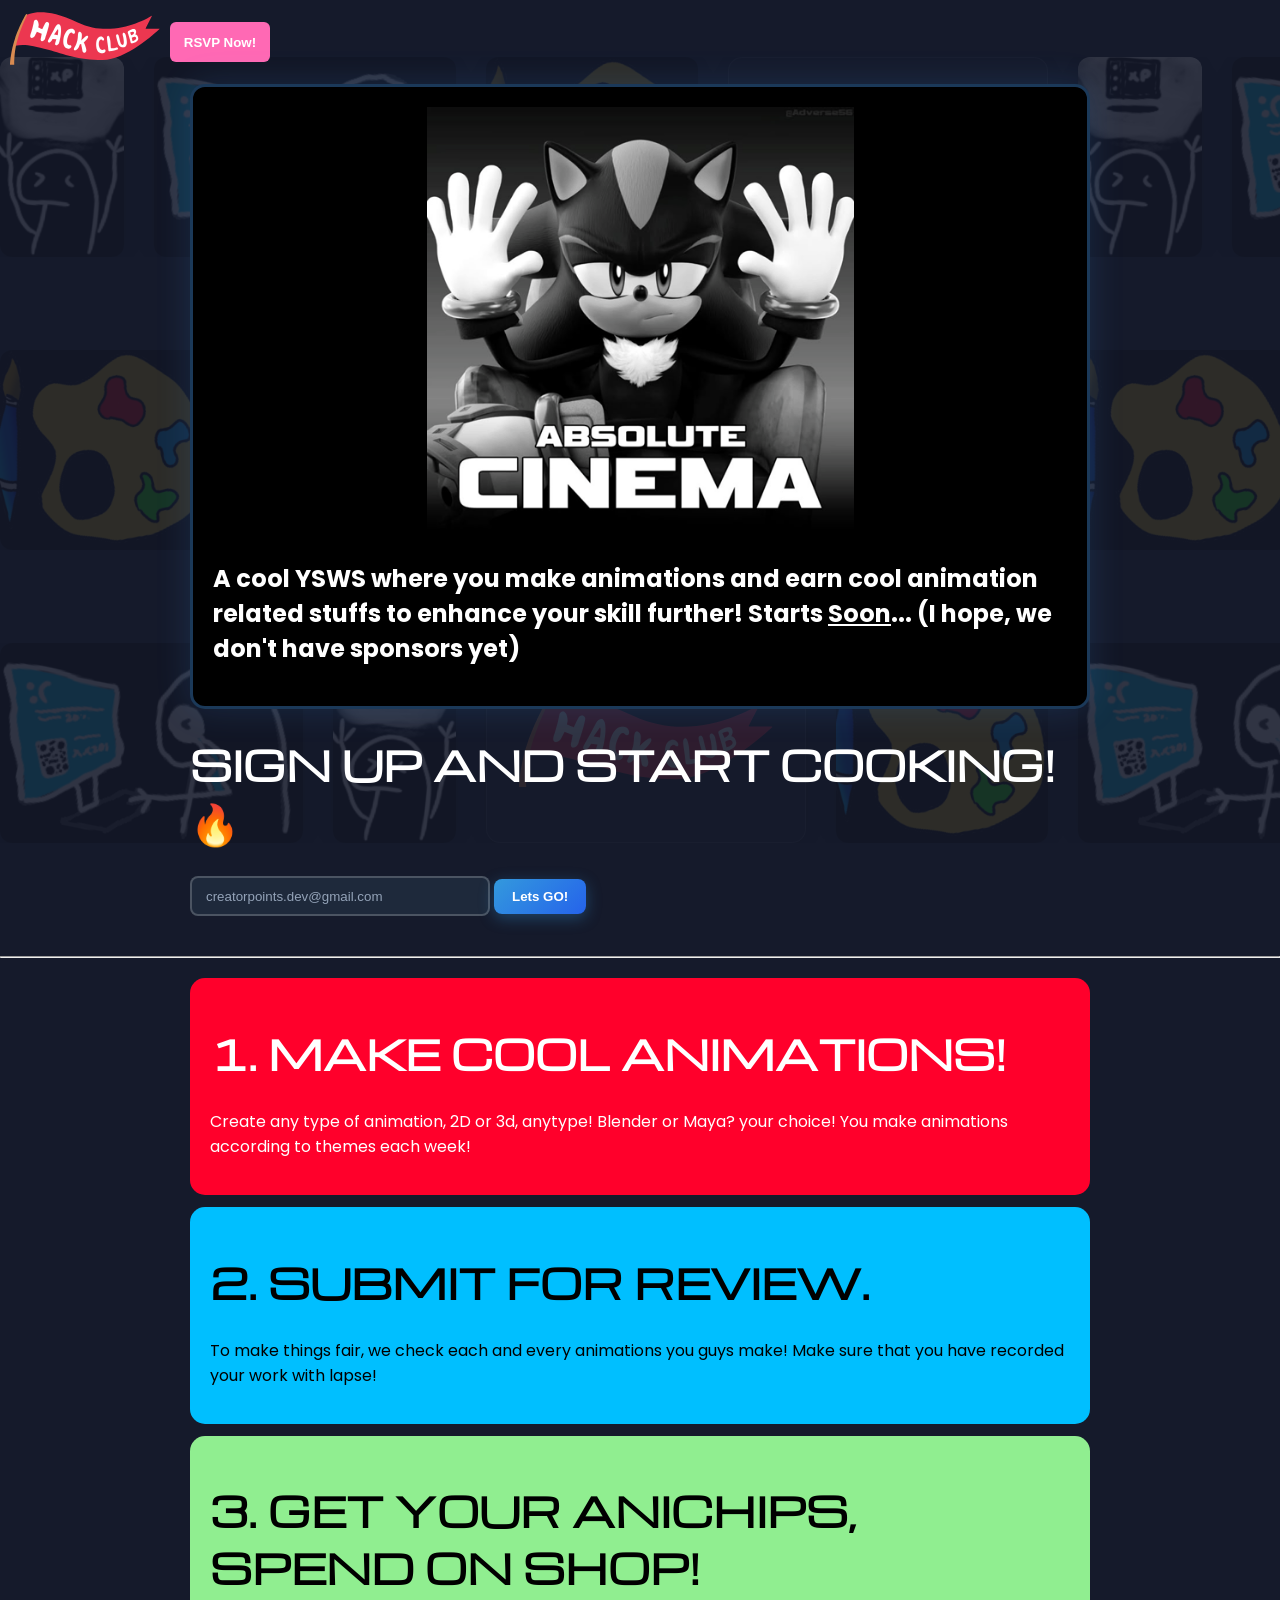
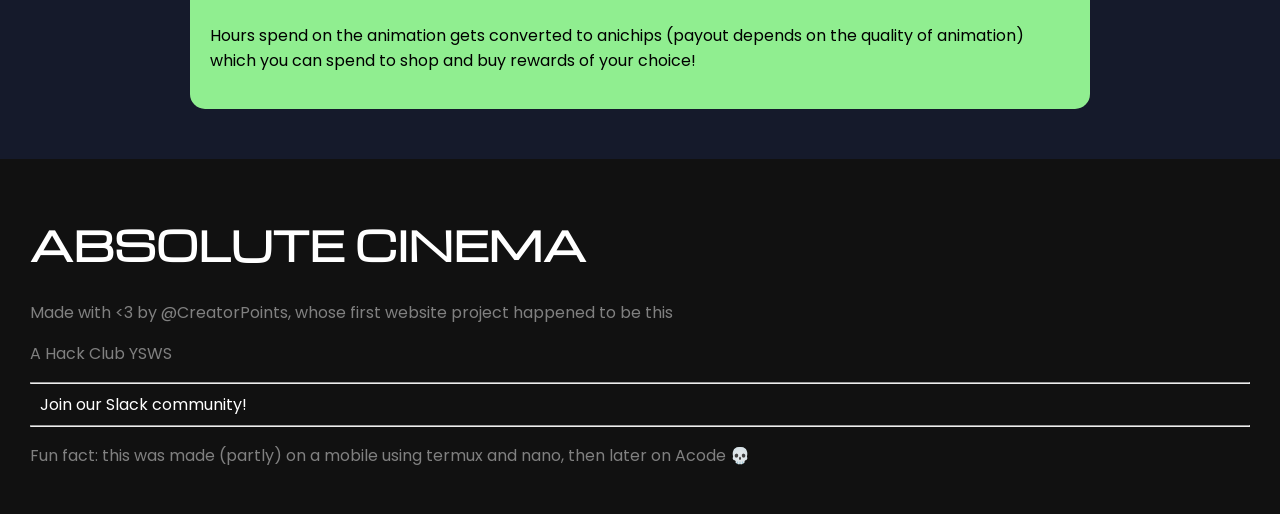
==== index.html @ 66c98bdc "Include winshut, art, and hackclub alongside xppen in index.html background marquee" ====
<!DOCTYPE html>
<html>
  <head>
    <meta charset="UTF-8">
    <title>Absolute Cinema - A Hack Club YSWS</title>
    <meta name="viewport" content="width=device-width, initial-scale=1">
    <link rel="preconnect" href="https://fonts.googleapis.com">
    <link rel="preconnect" href="https://fonts.gstatic.com" crossorigin>
    <link href="https://fonts.googleapis.com/css2?family=Poppins:wght@400;500;700&display=swap" rel="stylesheet">
    <link href="https://fonts.googleapis.com/css2?family=Michroma&display=swap" rel="stylesheet">
    <link rel="stylesheet" href="style.css">
  </head>
  <body>
    <div class="bg-marquee-wrapper" aria-hidden="true">
      <div class="bg-marquee-row marquee-left">
        <div class="bg-marquee-content">
          <img src="assets/xppen.jpg" alt="">
          <img src="assets/winshut.jpg" alt="">
          <img src="assets/art.jpg" alt="">
          <img src="assets/hackclub.svg" alt="">
          <img src="assets/xppen.jpg" alt="">
          <img src="assets/winshut.jpg" alt="">
          <img src="assets/art.jpg" alt="">
          <img src="assets/hackclub.svg" alt="">
          <img src="assets/xppen.jpg" alt="">
          <img src="assets/winshut.jpg" alt="">
          <img src="assets/art.jpg" alt="">
          <img src="assets/hackclub.svg" alt="">
          <img src="assets/xppen.jpg" alt="">
          <img src="assets/winshut.jpg" alt="">
          <img src="assets/art.jpg" alt="">
          <img src="assets/hackclub.svg" alt="">
        </div>
        <div class="bg-marquee-content" aria-hidden="true">
          <img src="assets/xppen.jpg" alt="">
          <img src="assets/winshut.jpg" alt="">
          <img src="assets/art.jpg" alt="">
          <img src="assets/hackclub.svg" alt="">
          <img src="assets/xppen.jpg" alt="">
          <img src="assets/winshut.jpg" alt="">
          <img src="assets/art.jpg" alt="">
          <img src="assets/hackclub.svg" alt="">
          <img src="assets/xppen.jpg" alt="">
          <img src="assets/winshut.jpg" alt="">
          <img src="assets/art.jpg" alt="">
          <img src="assets/hackclub.svg" alt="">
          <img src="assets/xppen.jpg" alt="">
          <img src="assets/winshut.jpg" alt="">
          <img src="assets/art.jpg" alt="">
          <img src="assets/hackclub.svg" alt="">
        </div>
      </div>
      <div class="bg-marquee-row marquee-right">
        <div class="bg-marquee-content">
          <img src="assets/art.jpg" alt="">
          <img src="assets/hackclub.svg" alt="">
          <img src="assets/winshut.jpg" alt="">
          <img src="assets/xppen.jpg" alt="">
          <img src="assets/art.jpg" alt="">
          <img src="assets/hackclub.svg" alt="">
          <img src="assets/winshut.jpg" alt="">
          <img src="assets/xppen.jpg" alt="">
          <img src="assets/art.jpg" alt="">
          <img src="assets/hackclub.svg" alt="">
          <img src="assets/winshut.jpg" alt="">
          <img src="assets/xppen.jpg" alt="">
          <img src="assets/art.jpg" alt="">
          <img src="assets/hackclub.svg" alt="">
          <img src="assets/winshut.jpg" alt="">
          <img src="assets/xppen.jpg" alt="">
        </div>
        <div class="bg-marquee-content" aria-hidden="true">
          <img src="assets/art.jpg" alt="">
          <img src="assets/hackclub.svg" alt="">
          <img src="assets/winshut.jpg" alt="">
          <img src="assets/xppen.jpg" alt="">
          <img src="assets/art.jpg" alt="">
          <img src="assets/hackclub.svg" alt="">
          <img src="assets/winshut.jpg" alt="">
          <img src="assets/xppen.jpg" alt="">
          <img src="assets/art.jpg" alt="">
          <img src="assets/hackclub.svg" alt="">
          <img src="assets/winshut.jpg" alt="">
          <img src="assets/xppen.jpg" alt="">
          <img src="assets/art.jpg" alt="">
          <img src="assets/hackclub.svg" alt="">
          <img src="assets/winshut.jpg" alt="">
          <img src="assets/xppen.jpg" alt="">
        </div>
      </div>
      <div class="bg-marquee-row marquee-left">
        <div class="bg-marquee-content">
          <img src="assets/winshut.jpg" alt="">
          <img src="assets/xppen.jpg" alt="">
          <img src="assets/hackclub.svg" alt="">
          <img src="assets/art.jpg" alt="">
          <img src="assets/winshut.jpg" alt="">
          <img src="assets/xppen.jpg" alt="">
          <img src="assets/hackclub.svg" alt="">
          <img src="assets/art.jpg" alt="">
          <img src="assets/winshut.jpg" alt="">
          <img src="assets/xppen.jpg" alt="">
          <img src="assets/hackclub.svg" alt="">
          <img src="assets/art.jpg" alt="">
          <img src="assets/winshut.jpg" alt="">
          <img src="assets/xppen.jpg" alt="">
          <img src="assets/hackclub.svg" alt="">
          <img src="assets/art.jpg" alt="">
        </div>
        <div class="bg-marquee-content" aria-hidden="true">
          <img src="assets/winshut.jpg" alt="">
          <img src="assets/xppen.jpg" alt="">
          <img src="assets/hackclub.svg" alt="">
          <img src="assets/art.jpg" alt="">
          <img src="assets/winshut.jpg" alt="">
          <img src="assets/xppen.jpg" alt="">
          <img src="assets/hackclub.svg" alt="">
          <img src="assets/art.jpg" alt="">
          <img src="assets/winshut.jpg" alt="">
          <img src="assets/xppen.jpg" alt="">
          <img src="assets/hackclub.svg" alt="">
          <img src="assets/art.jpg" alt="">
          <img src="assets/winshut.jpg" alt="">
          <img src="assets/xppen.jpg" alt="">
          <img src="assets/hackclub.svg" alt="">
          <img src="assets/art.jpg" alt="">
        </div>
      </div>
    </div>
    <nav>
      <a href="https://hackclub.com/"><img src="assets/hackclub.svg" alt="Hack Club" width="150" height="57"></a>
      <a href="https://rsvp.soon.it/absolute-cinema"><button class="rsvp"><b>RSVP Now!</b></button></a>
    </nav>
    <div class="title">
      <center><img src="assets/absolutecinema.png" width=50% height="50%"></center>
      <h2>A cool YSWS where you make animations and earn cool animation related stuffs to enhance your skill further! Starts <u>Soon</u>... (I hope, we don't have sponsors yet)</h2>
    </div>
    <div class="registration">
      <h1>Sign up and start cooking! :fire:</h1>
      <input class="emailbox" type="email" id="email" name="email" placeholder="creatorpoints.dev@gmail.com" required>
      <a href="https://absolute-cinema-manager.hackclub.app/login">
        <button class="signin">Lets GO!</button>
      </a>
    </div>
    <hr>
    <div class="guide">
      <div class="step1">      
        <h1>1. Make cool animations!</h1>
        <p>Create any type of animation, 2D or 3d, anytype! Blender or Maya? your choice! You make animations according to themes each week!</p>
      </div>
      <div class="step2">
        <h1>2. Submit for review.</h1>
        <p>To make things fair, we check each and every animations you guys make! Make sure that you have recorded your work with lapse!</p>
      </div>
      <div class="step3">
        <h1>3. Get your AniChips, Spend on shop!</h1>
        <p>Hours spend on the animation gets converted to anichips (payout depends on the quality of animation) which you can spend to shop and buy rewards of your choice!</p>
      </div>
    </div>
    <footer>
      <h1><b>Absolute Cinema</b></h1>
      <p>Made with &lt;3 by @CreatorPoints, whose first website project happened to be this</p>
      <p>A Hack Club YSWS</p>
      <hr>
      <div class="community">
        <a href="https://app.slack.com/client/E09V59WQY1E/C0C4S835R4L">Join our Slack community!</a>
      </div>
      <hr>
      <p>Fun fact: this was made (partly) on a mobile using termux and nano, then later on Acode 💀</p>
    </footer>
    <script src="emoji.js"></script>
    <script src="authfetch.js"></script>
  </body>
</html>
---- style.css ----
* {
  box-sizing: border-box;
}

body {
  background: #151a2b;
  color: white;
  font-family: 'Poppins', sans-serif;
  margin: 0;
  position: relative;
  overflow-x: hidden;
}

nav,
.title,
.registration,
hr,
.guide,
footer {
  position: relative;
  z-index: 1;
}

img {
  max-width: 100%;
}

h1 {
  font-size: 40px;
  font-family: 'Michroma', sans-serif;
  text-transform: uppercase;
}

h2 {
  font-weight: bold;
}

a {
  color: #4DA3FF;
}

nav {
  display: flex;
  align-items: center;
  gap: 10px;
  padding: 10px;
}

.rsvp {
  background: hotpink;
  color: white;
  border: none;
  border-radius: 6px;
  width: 100px;
  height: 40px;
  cursor: pointer;
  font-weight: 600;
  transition: all 0.25s cubic-bezier(0.16, 1, 0.3, 1);
}

.rsvp:hover {
  transform: translateY(-3px) scale(1.05);
  box-shadow: 0 8px 24px rgba(255, 105, 180, 0.55);
}

.rsvp:active {
  transform: scale(0.96);
}

.title,
.registration,
.guide {
  width: 90%;
  max-width: 900px;
  margin: auto;
}

.title {
  border: 3px solid rgba(77, 163, 255, 0.35);
  border-radius: 15px;
  padding: 20px;
  margin-bottom: 20px;
  background: black;
  box-shadow: 0 0 35px rgba(77, 163, 255, 0.15);
  animation: heroCinemaGlow 6s ease-in-out infinite;
  transition: all 0.3s ease;
}

.title:hover {
  box-shadow: 0 0 50px rgba(77, 163, 255, 0.3);
  border-color: rgba(77, 163, 255, 0.6);
}

.guide {
  display: flex;
  flex-direction: column;
  gap: 12px;
  margin-top: 20px;
}

.guide div {
  padding: 20px;
  flex: 1;
}

.step1 {
  background: rgb(255, 0, 43);
  color: white;
  border-radius: 15px;
  transition: all 0.3s cubic-bezier(0.16, 1, 0.3, 1);
}

.step1:hover {
  transform: translateY(-5px) scale(1.02);
  box-shadow: 0 14px 30px rgba(255, 0, 43, 0.35);
}

.step2 {
  background: rgb(0, 191, 255);
  color: black;
  border-radius: 15px;
  transition: all 0.3s cubic-bezier(0.16, 1, 0.3, 1);
}

.step2:hover {
  transform: translateY(-5px) scale(1.02);
  box-shadow: 0 14px 30px rgba(0, 191, 255, 0.35);
}

.step3 {
  background: lightgreen;
  color: black;
  border-radius: 15px;
  transition: all 0.3s cubic-bezier(0.16, 1, 0.3, 1);
}

.step3:hover {
  transform: translateY(-5px) scale(1.02);
  box-shadow: 0 14px 30px rgba(144, 238, 144, 0.35);
}

.signin {
  background: linear-gradient(135deg, #3399dd 0%, #2563eb 50%, #38bdf8 100%);
  background-size: 200% 200%;
  animation: buttonGradientFlow 6s ease infinite;
  color: white;
  border: none;
  border-radius: 8px;
  padding: 10px 18px;
  font-weight: 600;
  cursor: pointer;
  box-shadow: 0 4px 15px rgba(51, 153, 221, 0.35);
  transition: all 0.25s cubic-bezier(0.16, 1, 0.3, 1);
}

.signin:hover {
  transform: translateY(-2px) scale(1.04);
  box-shadow: 0 8px 24px rgba(37, 99, 235, 0.5);
}

.signin:active {
  transform: scale(0.96);
}

.emailbox {
  background: #1e293b;
  color: white;
  border: 2px solid rgba(255, 255, 255, 0.2);
  border-radius: 8px;
  width: 300px;
  height: 40px;
  padding: 0 14px;
  outline: none;
  transition: all 0.25s cubic-bezier(0.16, 1, 0.3, 1);
}

.emailbox:focus {
  border-color: #4DA3FF;
  box-shadow: 0 0 20px rgba(77, 163, 255, 0.45);
  transform: translateY(-1px);
}

.emailbox::placeholder {
  color: #94a3b8;
}

.registration {
  margin-top: 20px;
  margin-bottom: 40px;
}

footer {
  background: #111;
  color: white;
  padding: 30px;
  margin-top: 50px;
}

footer p {
  color: gray;
}

footer a {
  color: white;
  text-decoration: none;
  margin: 10px;
  transition: all 0.2s cubic-bezier(0.16, 1, 0.3, 1);
}

footer a:hover {
  color: #4DA3FF;
  display: inline-block;
  transform: translateY(-2px);
}

/* ==========================================================================
   Slack & Custom Emojis
   ========================================================================== */
.slack-emoji {
  display: inline-block;
  height: 1.25em;
  width: 1.25em;
  vertical-align: -0.22em;
  object-fit: contain;
  margin: 0 0.05em;
}

/* ==========================================================================
   Landing Keyframes Suite
   ========================================================================== */
@keyframes heroCinemaGlow {
  0%, 100% {
    border-color: rgba(77, 163, 255, 0.35);
    box-shadow: 0 0 35px rgba(77, 163, 255, 0.15);
  }
  50% {
    border-color: rgba(168, 85, 247, 0.5);
    box-shadow: 0 0 50px rgba(168, 85, 247, 0.25);
  }
}

@keyframes buttonGradientFlow {
  0% { background-position: 0% 50%; }
  50% { background-position: 100% 50%; }
  100% { background-position: 0% 50%; }
}

/* ==========================================================================
   Background Marquee (assets/xppen.jpg)
   ========================================================================== */
.bg-marquee-wrapper {
  position: fixed;
  top: 0;
  left: 0;
  width: 100%;
  height: 100%;
  z-index: 0;
  pointer-events: none;
  overflow: hidden;
  opacity: 0.12;
  display: flex;
  flex-direction: column;
  justify-content: space-around;
  padding: 10px 0;
}

.bg-marquee-row {
  display: flex;
  width: 100%;
  overflow: hidden;
  user-select: none;
}

.bg-marquee-content {
  display: flex;
  flex-shrink: 0;
  align-items: center;
  gap: 30px;
  padding-right: 30px;
  will-change: transform;
}

.bg-marquee-content img {
  height: 200px;
  width: auto;
  max-width: 320px;
  object-fit: cover;
  border-radius: 12px;
  box-shadow: 0 4px 20px rgba(0, 0, 0, 0.45);
}

.bg-marquee-content img[src$=".svg"] {
  object-fit: contain;
  padding: 24px 32px;
  background: rgba(255, 255, 255, 0.05);
  border: 1px solid rgba(255, 255, 255, 0.12);
  border-radius: 14px;
}

.marquee-left .bg-marquee-content {
  animation: bgMarqueeLeft 35s linear infinite;
}

.marquee-right .bg-marquee-content {
  animation: bgMarqueeRight 38s linear infinite;
}

@keyframes bgMarqueeLeft {
  0% {
    transform: translateX(0);
  }
  100% {
    transform: translateX(-100%);
  }
}

@keyframes bgMarqueeRight {
  0% {
    transform: translateX(-100%);
  }
  100% {
    transform: translateX(0);
  }
}

@media (max-width: 768px) {
  .bg-marquee-content img {
    height: 140px;
  }
  .bg-marquee-wrapper {
    opacity: 0.09;
  }
}
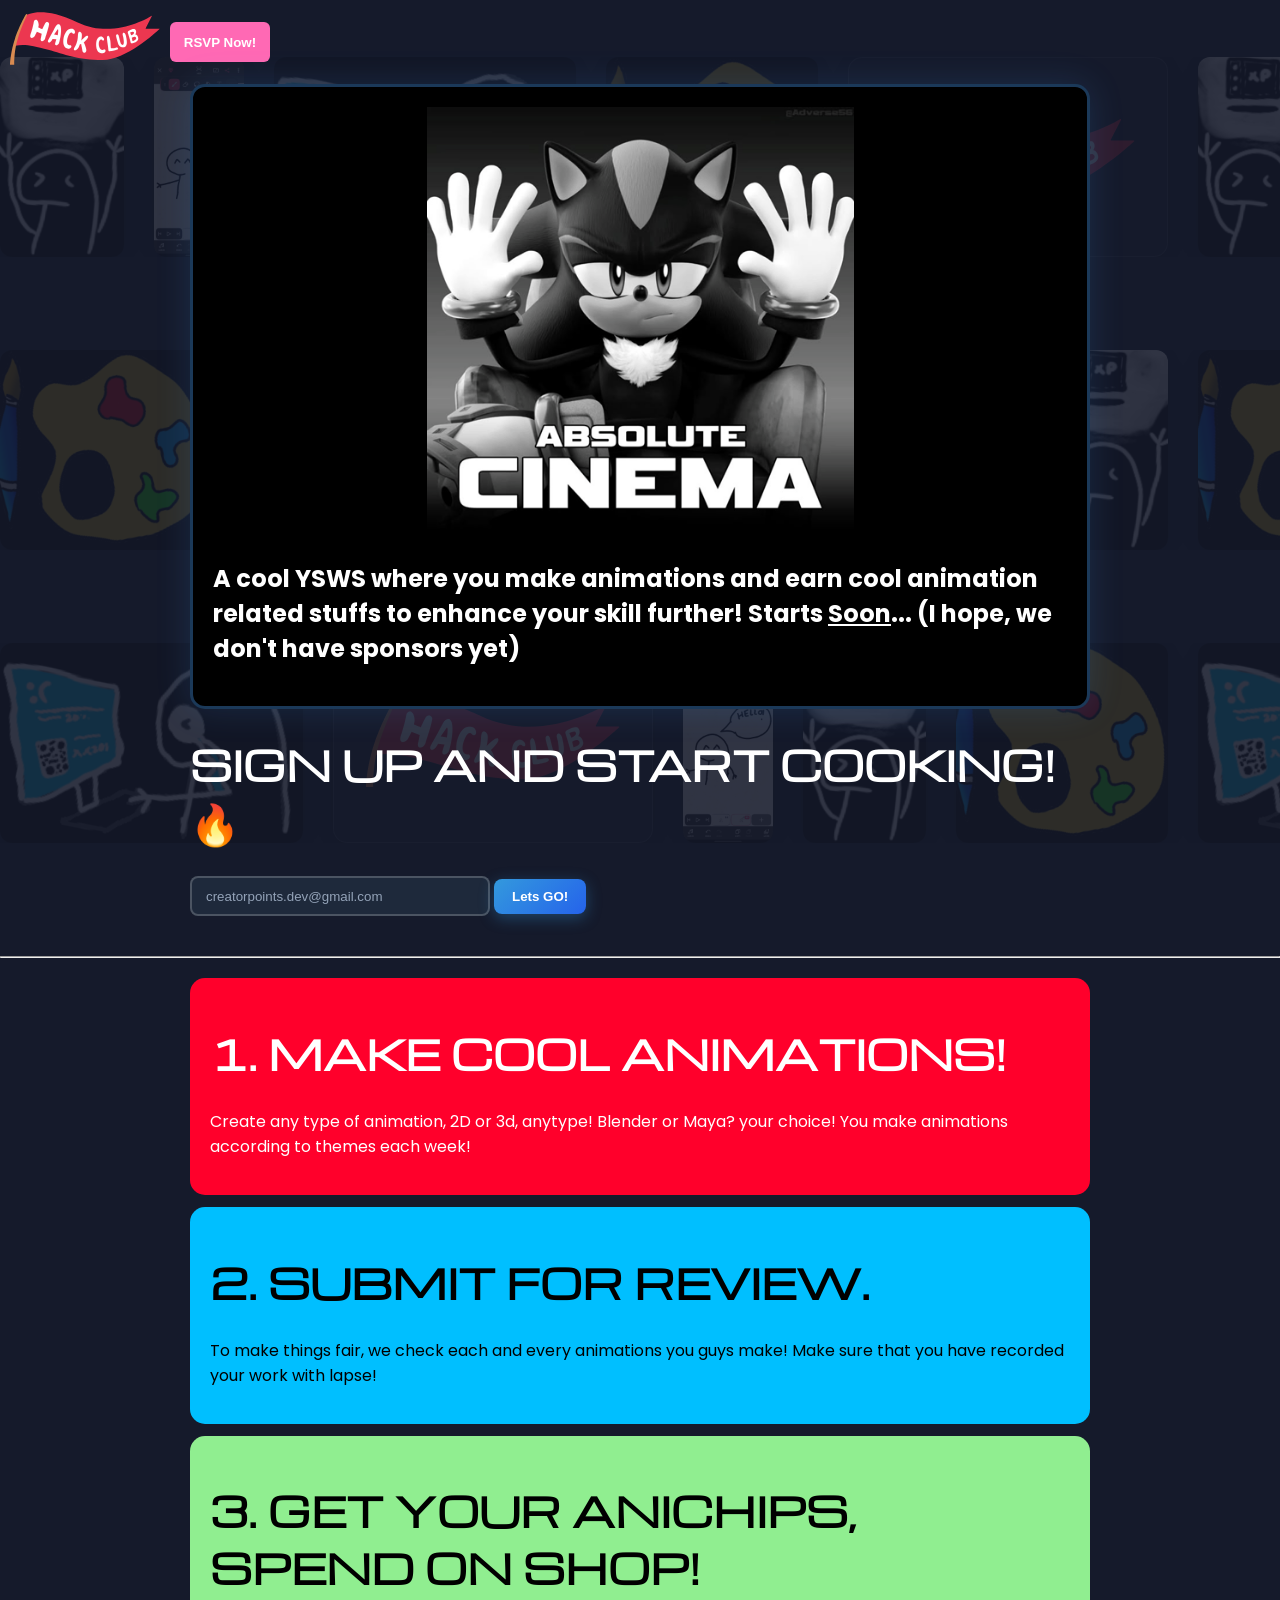
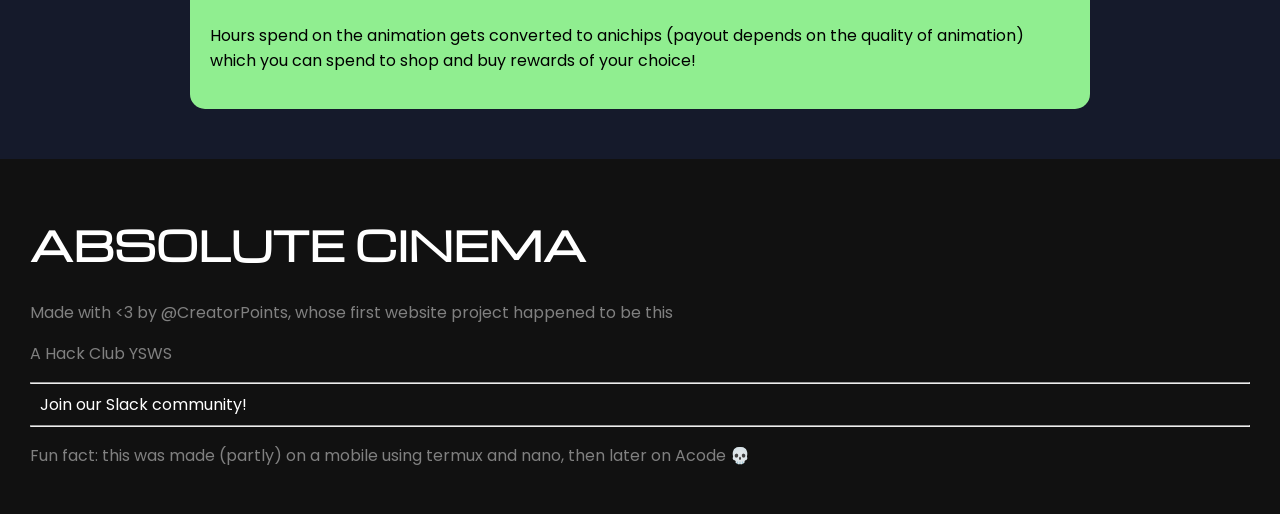
==== commit 5ada38e0: "Add flipaclip to index.html background marquee" ====
--- a/index.html
+++ b/index.html
@@ -15,36 +15,34 @@
       <div class="bg-marquee-row marquee-left">
         <div class="bg-marquee-content">
           <img src="assets/xppen.jpg" alt="">
+          <img src="assets/flipaclip.jpg" alt="">
           <img src="assets/winshut.jpg" alt="">
           <img src="assets/art.jpg" alt="">
           <img src="assets/hackclub.svg" alt="">
           <img src="assets/xppen.jpg" alt="">
+          <img src="assets/flipaclip.jpg" alt="">
           <img src="assets/winshut.jpg" alt="">
           <img src="assets/art.jpg" alt="">
           <img src="assets/hackclub.svg" alt="">
           <img src="assets/xppen.jpg" alt="">
-          <img src="assets/winshut.jpg" alt="">
-          <img src="assets/art.jpg" alt="">
-          <img src="assets/hackclub.svg" alt="">
-          <img src="assets/xppen.jpg" alt="">
+          <img src="assets/flipaclip.jpg" alt="">
           <img src="assets/winshut.jpg" alt="">
           <img src="assets/art.jpg" alt="">
           <img src="assets/hackclub.svg" alt="">
         </div>
         <div class="bg-marquee-content" aria-hidden="true">
           <img src="assets/xppen.jpg" alt="">
+          <img src="assets/flipaclip.jpg" alt="">
           <img src="assets/winshut.jpg" alt="">
           <img src="assets/art.jpg" alt="">
           <img src="assets/hackclub.svg" alt="">
           <img src="assets/xppen.jpg" alt="">
+          <img src="assets/flipaclip.jpg" alt="">
           <img src="assets/winshut.jpg" alt="">
           <img src="assets/art.jpg" alt="">
           <img src="assets/hackclub.svg" alt="">
           <img src="assets/xppen.jpg" alt="">
-          <img src="assets/winshut.jpg" alt="">
-          <img src="assets/art.jpg" alt="">
-          <img src="assets/hackclub.svg" alt="">
-          <img src="assets/xppen.jpg" alt="">
+          <img src="assets/flipaclip.jpg" alt="">
           <img src="assets/winshut.jpg" alt="">
           <img src="assets/art.jpg" alt="">
           <img src="assets/hackclub.svg" alt="">
@@ -53,36 +51,34 @@
       <div class="bg-marquee-row marquee-right">
         <div class="bg-marquee-content">
           <img src="assets/art.jpg" alt="">
+          <img src="assets/flipaclip.jpg" alt="">
           <img src="assets/hackclub.svg" alt="">
           <img src="assets/winshut.jpg" alt="">
           <img src="assets/xppen.jpg" alt="">
           <img src="assets/art.jpg" alt="">
+          <img src="assets/flipaclip.jpg" alt="">
           <img src="assets/hackclub.svg" alt="">
           <img src="assets/winshut.jpg" alt="">
           <img src="assets/xppen.jpg" alt="">
           <img src="assets/art.jpg" alt="">
-          <img src="assets/hackclub.svg" alt="">
-          <img src="assets/winshut.jpg" alt="">
-          <img src="assets/xppen.jpg" alt="">
-          <img src="assets/art.jpg" alt="">
+          <img src="assets/flipaclip.jpg" alt="">
           <img src="assets/hackclub.svg" alt="">
           <img src="assets/winshut.jpg" alt="">
           <img src="assets/xppen.jpg" alt="">
         </div>
         <div class="bg-marquee-content" aria-hidden="true">
           <img src="assets/art.jpg" alt="">
+          <img src="assets/flipaclip.jpg" alt="">
           <img src="assets/hackclub.svg" alt="">
           <img src="assets/winshut.jpg" alt="">
           <img src="assets/xppen.jpg" alt="">
           <img src="assets/art.jpg" alt="">
+          <img src="assets/flipaclip.jpg" alt="">
           <img src="assets/hackclub.svg" alt="">
           <img src="assets/winshut.jpg" alt="">
           <img src="assets/xppen.jpg" alt="">
           <img src="assets/art.jpg" alt="">
-          <img src="assets/hackclub.svg" alt="">
-          <img src="assets/winshut.jpg" alt="">
-          <img src="assets/xppen.jpg" alt="">
-          <img src="assets/art.jpg" alt="">
+          <img src="assets/flipaclip.jpg" alt="">
           <img src="assets/hackclub.svg" alt="">
           <img src="assets/winshut.jpg" alt="">
           <img src="assets/xppen.jpg" alt="">
@@ -91,38 +87,36 @@
       <div class="bg-marquee-row marquee-left">
         <div class="bg-marquee-content">
           <img src="assets/winshut.jpg" alt="">
+          <img src="assets/hackclub.svg" alt="">
+          <img src="assets/flipaclip.jpg" alt="">
           <img src="assets/xppen.jpg" alt="">
-          <img src="assets/hackclub.svg" alt="">
           <img src="assets/art.jpg" alt="">
           <img src="assets/winshut.jpg" alt="">
+          <img src="assets/hackclub.svg" alt="">
+          <img src="assets/flipaclip.jpg" alt="">
           <img src="assets/xppen.jpg" alt="">
-          <img src="assets/hackclub.svg" alt="">
           <img src="assets/art.jpg" alt="">
           <img src="assets/winshut.jpg" alt="">
+          <img src="assets/hackclub.svg" alt="">
+          <img src="assets/flipaclip.jpg" alt="">
           <img src="assets/xppen.jpg" alt="">
-          <img src="assets/hackclub.svg" alt="">
-          <img src="assets/art.jpg" alt="">
-          <img src="assets/winshut.jpg" alt="">
-          <img src="assets/xppen.jpg" alt="">
-          <img src="assets/hackclub.svg" alt="">
           <img src="assets/art.jpg" alt="">
         </div>
         <div class="bg-marquee-content" aria-hidden="true">
           <img src="assets/winshut.jpg" alt="">
+          <img src="assets/hackclub.svg" alt="">
+          <img src="assets/flipaclip.jpg" alt="">
           <img src="assets/xppen.jpg" alt="">
-          <img src="assets/hackclub.svg" alt="">
           <img src="assets/art.jpg" alt="">
           <img src="assets/winshut.jpg" alt="">
+          <img src="assets/hackclub.svg" alt="">
+          <img src="assets/flipaclip.jpg" alt="">
           <img src="assets/xppen.jpg" alt="">
-          <img src="assets/hackclub.svg" alt="">
           <img src="assets/art.jpg" alt="">
           <img src="assets/winshut.jpg" alt="">
+          <img src="assets/hackclub.svg" alt="">
+          <img src="assets/flipaclip.jpg" alt="">
           <img src="assets/xppen.jpg" alt="">
-          <img src="assets/hackclub.svg" alt="">
-          <img src="assets/art.jpg" alt="">
-          <img src="assets/winshut.jpg" alt="">
-          <img src="assets/xppen.jpg" alt="">
-          <img src="assets/hackclub.svg" alt="">
           <img src="assets/art.jpg" alt="">
         </div>
       </div>
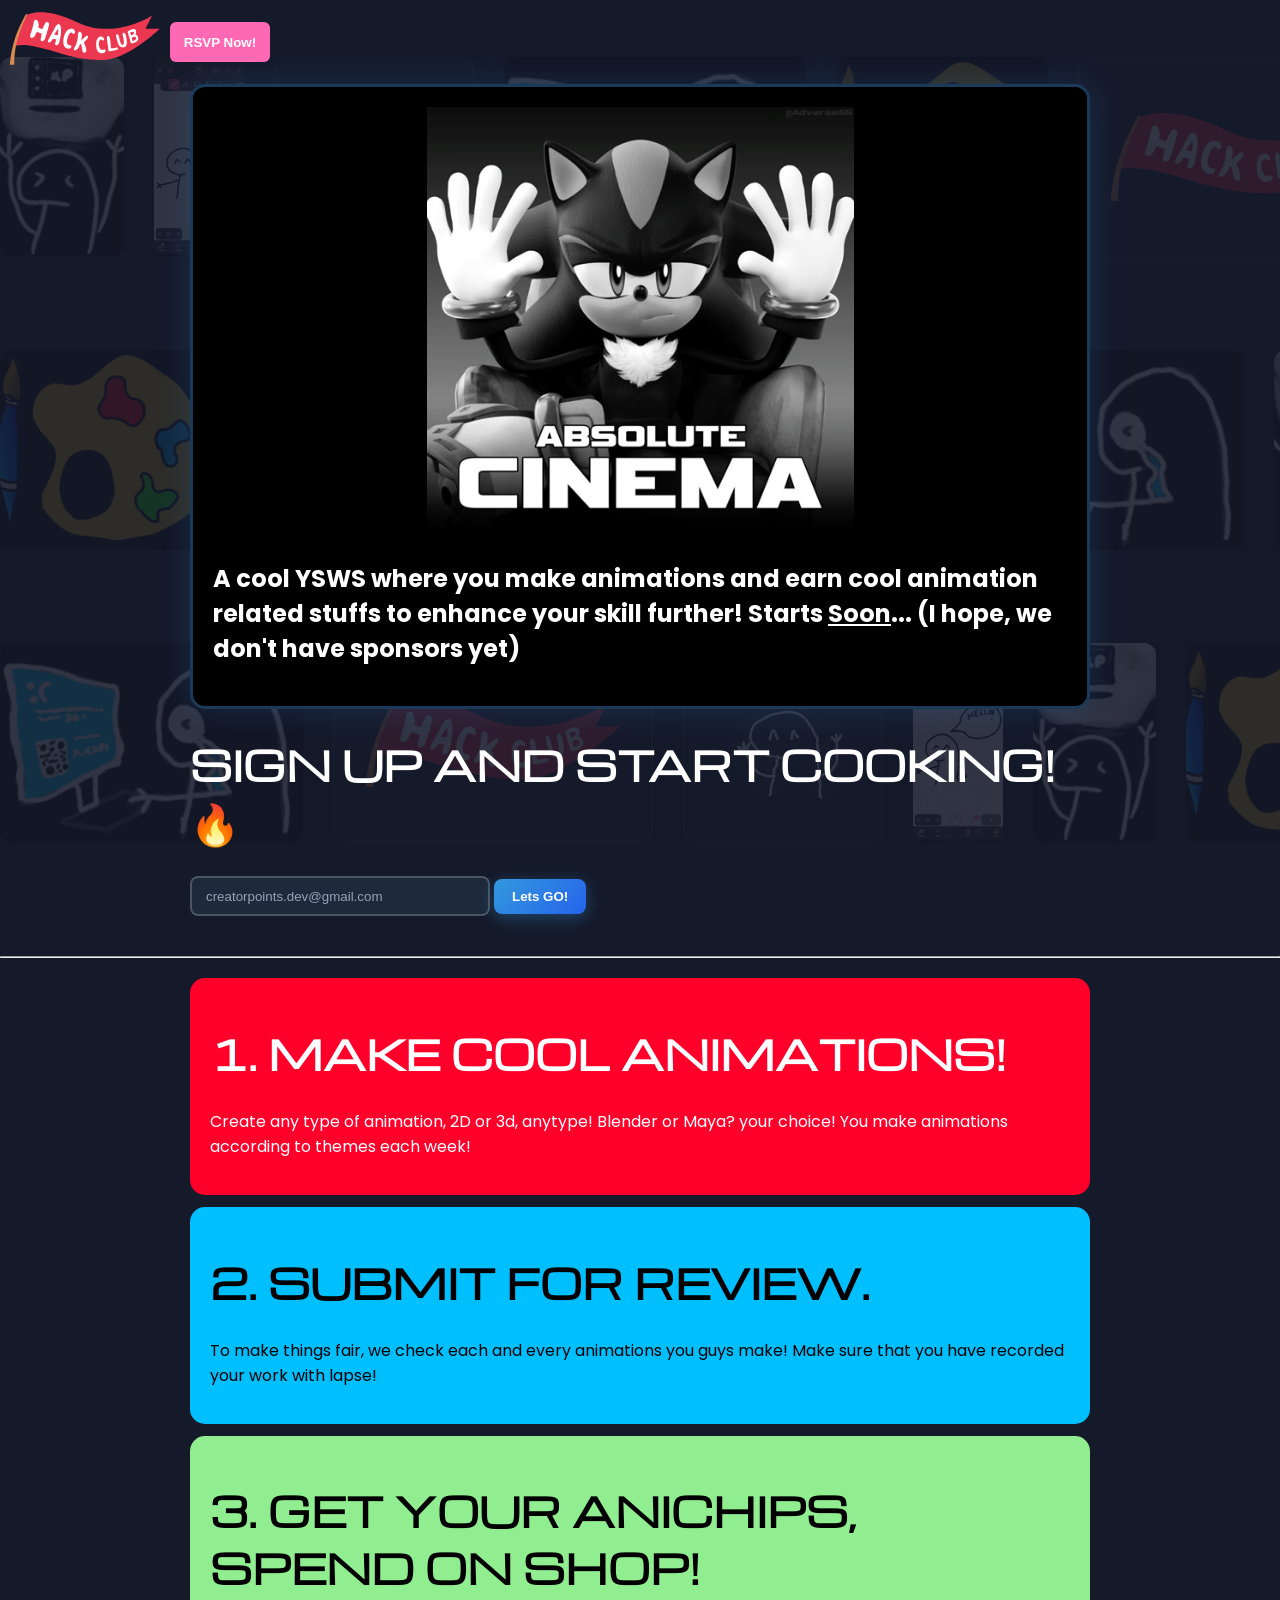
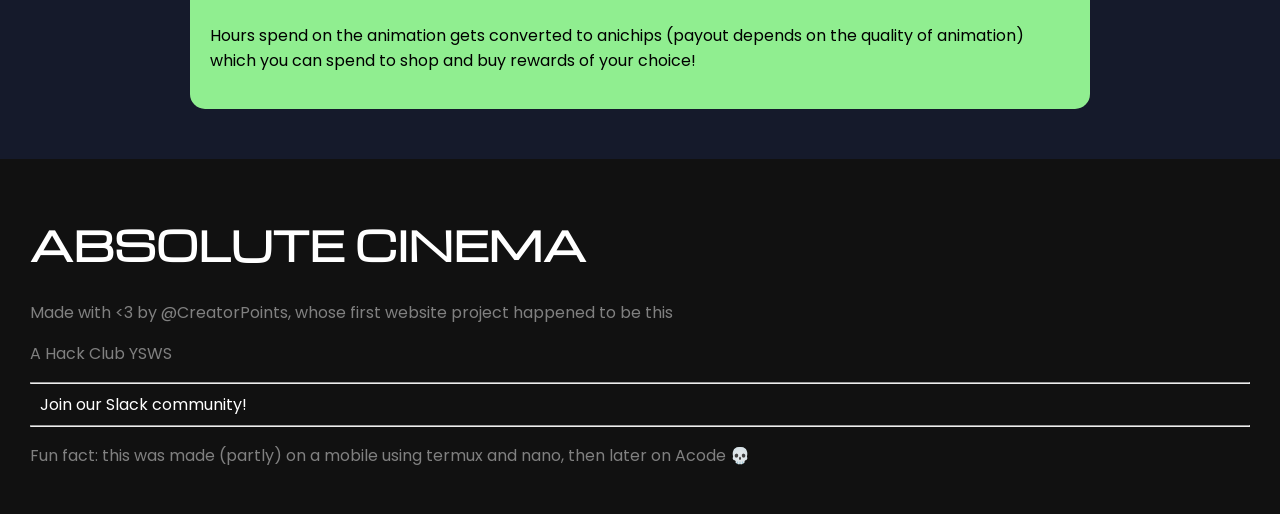
==== commit 810ed28a: "Convert flork characters to white and add Morejoy to index.html background marquee" ====
--- a/index.html
+++ b/index.html
@@ -16,16 +16,19 @@
         <div class="bg-marquee-content">
           <img src="assets/xppen.jpg" alt="">
           <img src="assets/flipaclip.jpg" alt="">
+          <img src="assets/flork/Morejoy.png" alt="">
           <img src="assets/winshut.jpg" alt="">
           <img src="assets/art.jpg" alt="">
           <img src="assets/hackclub.svg" alt="">
           <img src="assets/xppen.jpg" alt="">
           <img src="assets/flipaclip.jpg" alt="">
+          <img src="assets/flork/Morejoy.png" alt="">
           <img src="assets/winshut.jpg" alt="">
           <img src="assets/art.jpg" alt="">
           <img src="assets/hackclub.svg" alt="">
           <img src="assets/xppen.jpg" alt="">
           <img src="assets/flipaclip.jpg" alt="">
+          <img src="assets/flork/Morejoy.png" alt="">
           <img src="assets/winshut.jpg" alt="">
           <img src="assets/art.jpg" alt="">
           <img src="assets/hackclub.svg" alt="">
@@ -33,16 +36,19 @@
         <div class="bg-marquee-content" aria-hidden="true">
           <img src="assets/xppen.jpg" alt="">
           <img src="assets/flipaclip.jpg" alt="">
+          <img src="assets/flork/Morejoy.png" alt="">
           <img src="assets/winshut.jpg" alt="">
           <img src="assets/art.jpg" alt="">
           <img src="assets/hackclub.svg" alt="">
           <img src="assets/xppen.jpg" alt="">
           <img src="assets/flipaclip.jpg" alt="">
+          <img src="assets/flork/Morejoy.png" alt="">
           <img src="assets/winshut.jpg" alt="">
           <img src="assets/art.jpg" alt="">
           <img src="assets/hackclub.svg" alt="">
           <img src="assets/xppen.jpg" alt="">
           <img src="assets/flipaclip.jpg" alt="">
+          <img src="assets/flork/Morejoy.png" alt="">
           <img src="assets/winshut.jpg" alt="">
           <img src="assets/art.jpg" alt="">
           <img src="assets/hackclub.svg" alt="">
@@ -51,16 +57,19 @@
       <div class="bg-marquee-row marquee-right">
         <div class="bg-marquee-content">
           <img src="assets/art.jpg" alt="">
+          <img src="assets/flork/Morejoy.png" alt="">
           <img src="assets/flipaclip.jpg" alt="">
           <img src="assets/hackclub.svg" alt="">
           <img src="assets/winshut.jpg" alt="">
           <img src="assets/xppen.jpg" alt="">
           <img src="assets/art.jpg" alt="">
+          <img src="assets/flork/Morejoy.png" alt="">
           <img src="assets/flipaclip.jpg" alt="">
           <img src="assets/hackclub.svg" alt="">
           <img src="assets/winshut.jpg" alt="">
           <img src="assets/xppen.jpg" alt="">
           <img src="assets/art.jpg" alt="">
+          <img src="assets/flork/Morejoy.png" alt="">
           <img src="assets/flipaclip.jpg" alt="">
           <img src="assets/hackclub.svg" alt="">
           <img src="assets/winshut.jpg" alt="">
@@ -68,16 +77,19 @@
         </div>
         <div class="bg-marquee-content" aria-hidden="true">
           <img src="assets/art.jpg" alt="">
+          <img src="assets/flork/Morejoy.png" alt="">
           <img src="assets/flipaclip.jpg" alt="">
           <img src="assets/hackclub.svg" alt="">
           <img src="assets/winshut.jpg" alt="">
           <img src="assets/xppen.jpg" alt="">
           <img src="assets/art.jpg" alt="">
+          <img src="assets/flork/Morejoy.png" alt="">
           <img src="assets/flipaclip.jpg" alt="">
           <img src="assets/hackclub.svg" alt="">
           <img src="assets/winshut.jpg" alt="">
           <img src="assets/xppen.jpg" alt="">
           <img src="assets/art.jpg" alt="">
+          <img src="assets/flork/Morejoy.png" alt="">
           <img src="assets/flipaclip.jpg" alt="">
           <img src="assets/hackclub.svg" alt="">
           <img src="assets/winshut.jpg" alt="">
@@ -88,16 +100,19 @@
         <div class="bg-marquee-content">
           <img src="assets/winshut.jpg" alt="">
           <img src="assets/hackclub.svg" alt="">
+          <img src="assets/flork/Morejoy.png" alt="">
           <img src="assets/flipaclip.jpg" alt="">
           <img src="assets/xppen.jpg" alt="">
           <img src="assets/art.jpg" alt="">
           <img src="assets/winshut.jpg" alt="">
           <img src="assets/hackclub.svg" alt="">
+          <img src="assets/flork/Morejoy.png" alt="">
           <img src="assets/flipaclip.jpg" alt="">
           <img src="assets/xppen.jpg" alt="">
           <img src="assets/art.jpg" alt="">
           <img src="assets/winshut.jpg" alt="">
           <img src="assets/hackclub.svg" alt="">
+          <img src="assets/flork/Morejoy.png" alt="">
           <img src="assets/flipaclip.jpg" alt="">
           <img src="assets/xppen.jpg" alt="">
           <img src="assets/art.jpg" alt="">
@@ -105,16 +120,19 @@
         <div class="bg-marquee-content" aria-hidden="true">
           <img src="assets/winshut.jpg" alt="">
           <img src="assets/hackclub.svg" alt="">
+          <img src="assets/flork/Morejoy.png" alt="">
           <img src="assets/flipaclip.jpg" alt="">
           <img src="assets/xppen.jpg" alt="">
           <img src="assets/art.jpg" alt="">
           <img src="assets/winshut.jpg" alt="">
           <img src="assets/hackclub.svg" alt="">
+          <img src="assets/flork/Morejoy.png" alt="">
           <img src="assets/flipaclip.jpg" alt="">
           <img src="assets/xppen.jpg" alt="">
           <img src="assets/art.jpg" alt="">
           <img src="assets/winshut.jpg" alt="">
           <img src="assets/hackclub.svg" alt="">
+          <img src="assets/flork/Morejoy.png" alt="">
           <img src="assets/flipaclip.jpg" alt="">
           <img src="assets/xppen.jpg" alt="">
           <img src="assets/art.jpg" alt="">
--- a/style.css
+++ b/style.css
@@ -297,6 +297,15 @@
   border-radius: 14px;
 }
 
+.bg-marquee-content img[src*="flork"] {
+  object-fit: contain;
+  padding: 14px;
+  background: rgba(255, 255, 255, 0.04);
+  border: 1px solid rgba(255, 255, 255, 0.12);
+  border-radius: 14px;
+  filter: drop-shadow(0 0 12px rgba(255, 255, 255, 0.35));
+}
+
 .marquee-left .bg-marquee-content {
   animation: bgMarqueeLeft 35s linear infinite;
 }
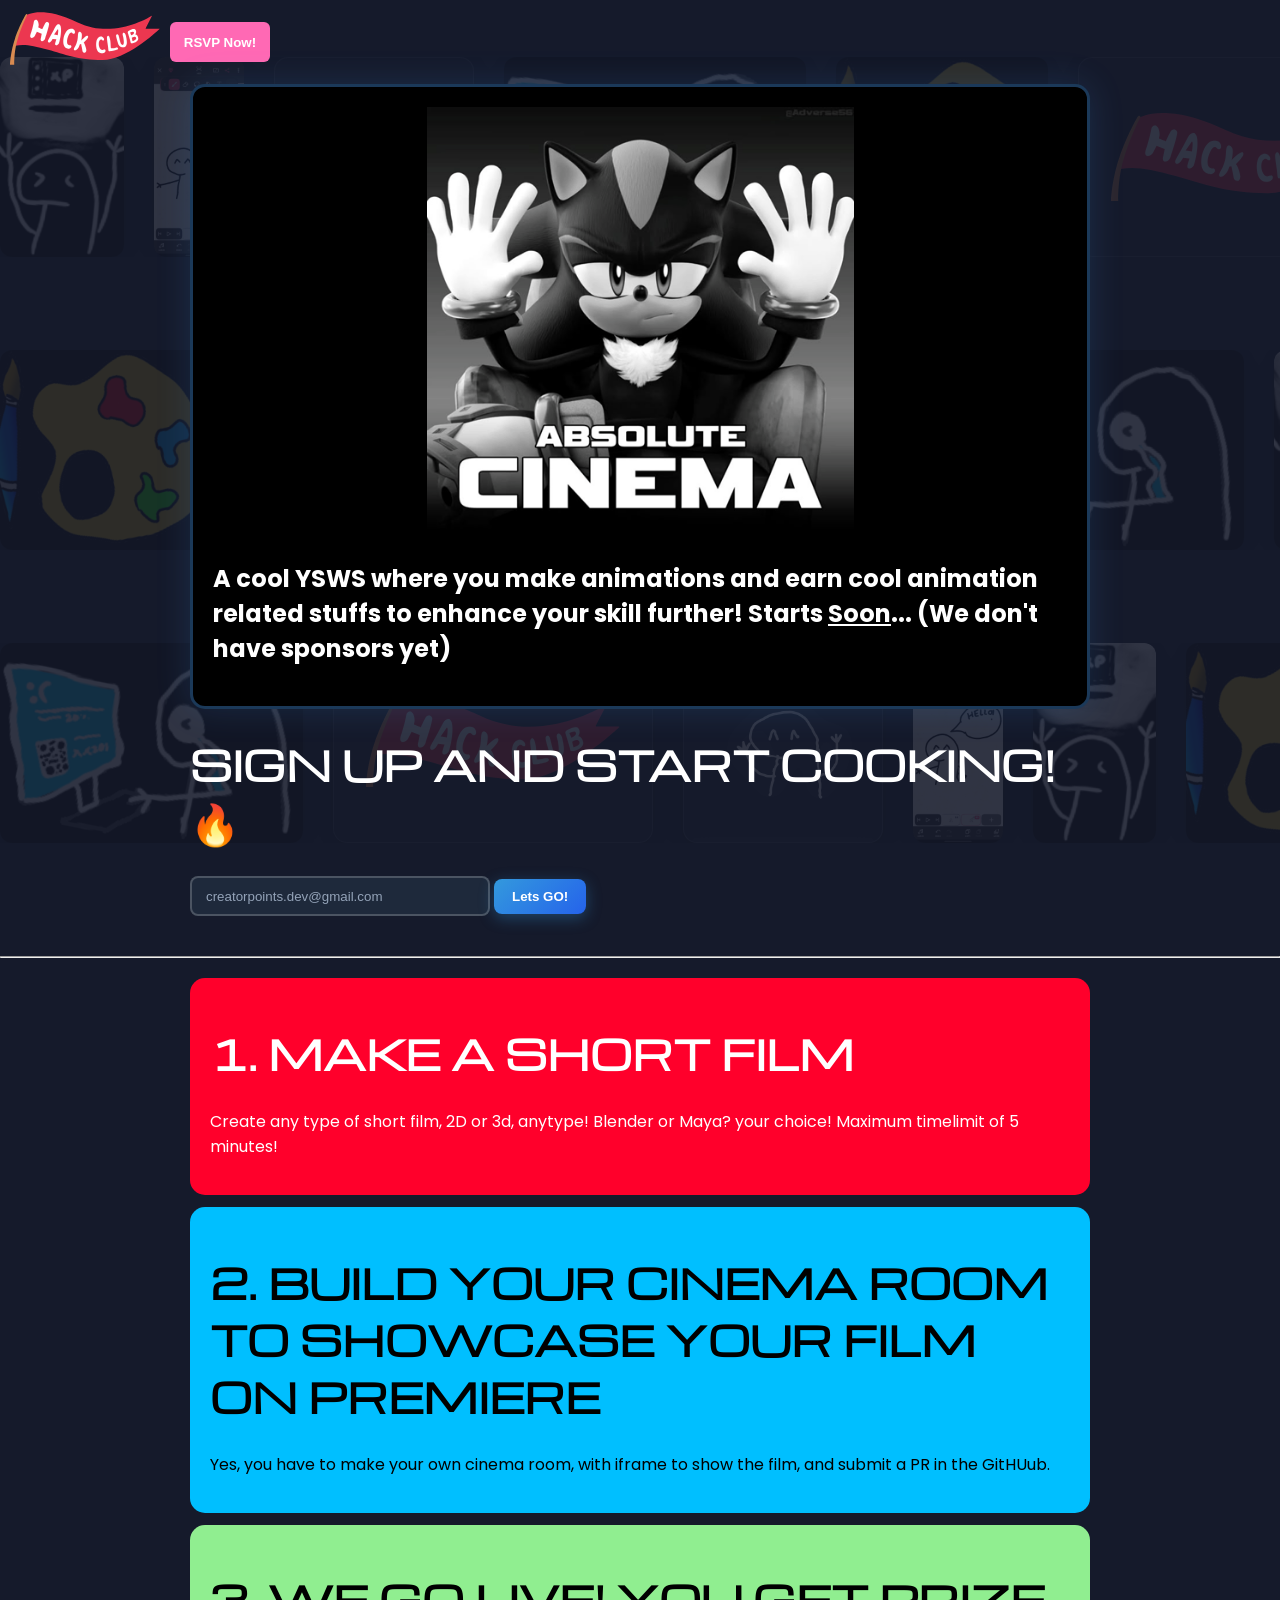
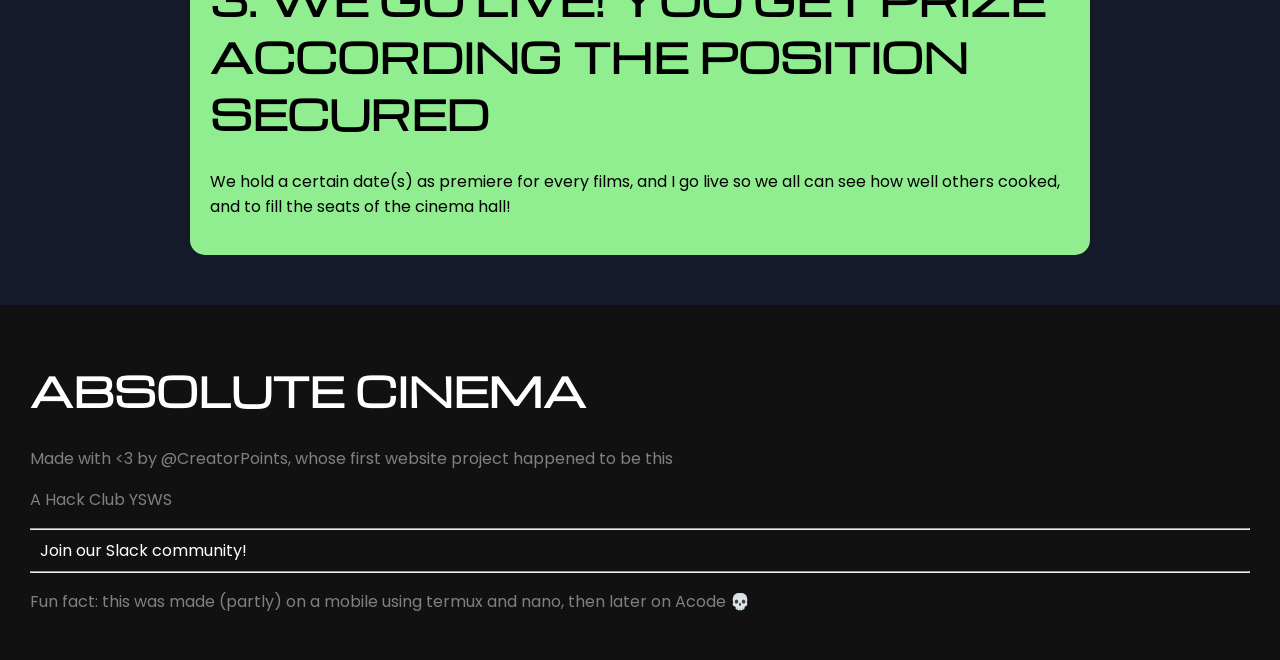
==== commit c3705ab9: "Changed the core idea of the YSWS with improved idea!" ====
--- a/index.html
+++ b/index.html
@@ -145,10 +145,10 @@
     </nav>
     <div class="title">
       <center><img src="assets/absolutecinema.png" width=50% height="50%"></center>
-      <h2>A cool YSWS where you make animations and earn cool animation related stuffs to enhance your skill further! Starts <u>Soon</u>... (I hope, we don't have sponsors yet)</h2>
+      <h2>A cool YSWS where you make animations and earn cool animation related stuffs to enhance your skill further! Starts <u>Soon</u>... (We don't have sponsors yet)</h2>
     </div>
     <div class="registration">
-      <h1>Sign up and start cooking! :fire:</h1>
+      <h1>Sign up and start cooking! 🔥</h1>
       <input class="emailbox" type="email" id="email" name="email" placeholder="creatorpoints.dev@gmail.com" required>
       <a href="https://absolute-cinema-manager.hackclub.app/login">
         <button class="signin">Lets GO!</button>
@@ -157,16 +157,16 @@
     <hr>
     <div class="guide">
       <div class="step1">      
-        <h1>1. Make cool animations!</h1>
-        <p>Create any type of animation, 2D or 3d, anytype! Blender or Maya? your choice! You make animations according to themes each week!</p>
+        <h1>1. Make a short film</h1>
+        <p>Create any type of short film, 2D or 3d, anytype! Blender or Maya? your choice! Maximum timelimit of 5 minutes!</p>
       </div>
       <div class="step2">
-        <h1>2. Submit for review.</h1>
-        <p>To make things fair, we check each and every animations you guys make! Make sure that you have recorded your work with lapse!</p>
+        <h1>2. Build your Cinema room to showcase your film on premiere</h1>
+        <p>Yes, you have to make your own cinema room, with iframe to show the film, and submit a PR in the GitHUub.</p>
       </div>
       <div class="step3">
-        <h1>3. Get your AniChips, Spend on shop!</h1>
-        <p>Hours spend on the animation gets converted to anichips (payout depends on the quality of animation) which you can spend to shop and buy rewards of your choice!</p>
+        <h1>3. We go LIVE! you get prize according the position secured</h1>
+        <p>We hold a certain date(s) as premiere for every films, and I go live so we all can see how well others cooked, and to fill the seats of the cinema hall!</p>
       </div>
     </div>
     <footer>
@@ -180,7 +180,6 @@
       <hr>
       <p>Fun fact: this was made (partly) on a mobile using termux and nano, then later on Acode 💀</p>
     </footer>
-    <script src="emoji.js"></script>
     <script src="authfetch.js"></script>
   </body>
 </html>
--- a/style.css
+++ b/style.css
@@ -213,17 +213,7 @@
   transform: translateY(-2px);
 }
 
-/* ==========================================================================
-   Slack & Custom Emojis
-   ========================================================================== */
-.slack-emoji {
-  display: inline-block;
-  height: 1.25em;
-  width: 1.25em;
-  vertical-align: -0.22em;
-  object-fit: contain;
-  margin: 0 0.05em;
-}
+
 
 /* ==========================================================================
    Landing Keyframes Suite
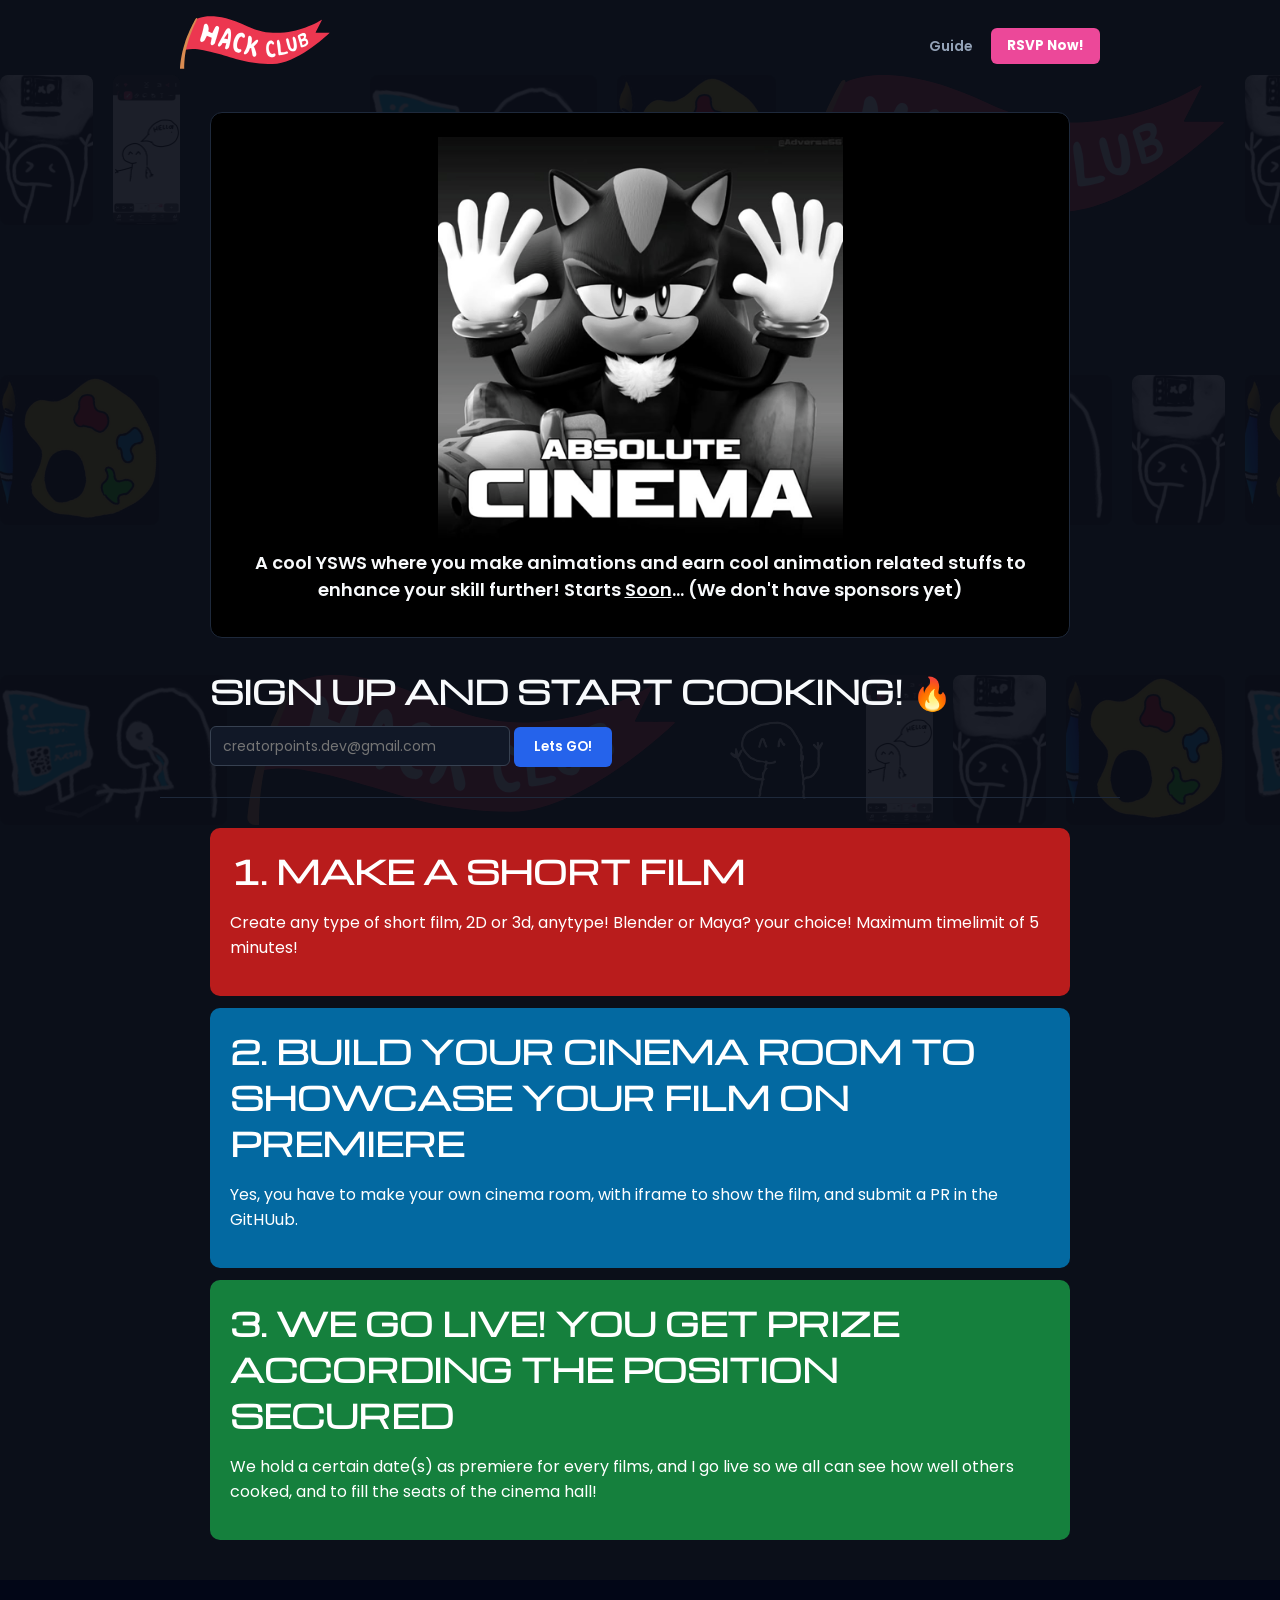
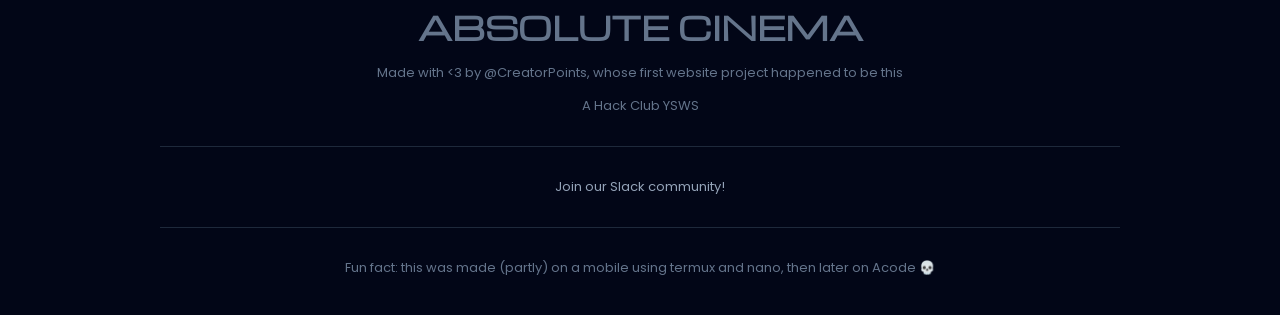
==== commit ac1ea48b: "Add guide page, migrate backend to cinema-hall, and grant admin access to Brendan" ====
--- a/index.html
+++ b/index.html
@@ -8,7 +8,7 @@
     <link rel="preconnect" href="https://fonts.gstatic.com" crossorigin>
     <link href="https://fonts.googleapis.com/css2?family=Poppins:wght@400;500;700&display=swap" rel="stylesheet">
     <link href="https://fonts.googleapis.com/css2?family=Michroma&display=swap" rel="stylesheet">
-    <link rel="stylesheet" href="style.css">
+    <link rel="stylesheet" href="css/style.css">
   </head>
   <body>
     <div class="bg-marquee-wrapper" aria-hidden="true">
@@ -141,7 +141,10 @@
     </div>
     <nav>
       <a href="https://hackclub.com/"><img src="assets/hackclub.svg" alt="Hack Club" width="150" height="57"></a>
-      <a href="https://rsvp.soon.it/absolute-cinema"><button class="rsvp"><b>RSVP Now!</b></button></a>
+      <div class="nav-links">
+        <a href="guide.html" class="nav-link">Guide</a>
+        <a href="https://rsvp.soon.it/absolute-cinema"><button class="rsvp"><b>RSVP Now!</b></button></a>
+      </div>
     </nav>
     <div class="title">
       <center><img src="assets/absolutecinema.png" width=50% height="50%"></center>
@@ -150,7 +153,7 @@
     <div class="registration">
       <h1>Sign up and start cooking! 🔥</h1>
       <input class="emailbox" type="email" id="email" name="email" placeholder="creatorpoints.dev@gmail.com" required>
-      <a href="https://absolute-cinema-manager.hackclub.app/login">
+      <a href="https://cinema-hall.hackclub.app/login">
         <button class="signin">Lets GO!</button>
       </a>
     </div>
@@ -180,6 +183,6 @@
       <hr>
       <p>Fun fact: this was made (partly) on a mobile using termux and nano, then later on Acode 💀</p>
     </footer>
-    <script src="authfetch.js"></script>
+    <script src="js/authfetch.js"></script>
   </body>
 </html>
--- a/css/style.css
+++ b/css/style.css
@@ -0,0 +1,49 @@
+*{box-sizing:border-box}
+body,button,input,select,textarea{font-family:'Poppins',sans-serif}
+body{background:#0b0f19;color:#f8fafc;margin:0;padding:0;overflow-x:hidden}
+nav,.title,.registration,hr,.guide,footer{position:relative;z-index:1}
+nav{display:flex;align-items:center;justify-content:space-between;padding:14px 20px;max-width:960px;margin:0 auto}
+img{max-width:100%}
+h1{font-family:'Michroma',sans-serif;font-size:32px;margin:0 0 12px;text-transform:uppercase}
+h2{font-size:18px;font-weight:600;margin:0 0 10px}
+a{color:#38bdf8;text-decoration:none}
+hr{border:none;border-top:1px solid #1e293b;margin:30px auto;max-width:960px}
+.rsvp{background:#ec4899;color:#fff;border:none;border-radius:6px;padding:8px 16px;font-weight:600;cursor:pointer}
+.rsvp:hover{background:#db2777}
+.title,.registration,.guide{width:92%;max-width:860px;margin:20px auto}
+.title{background:#000;border:1px solid #1e293b;border-radius:12px;padding:24px;text-align:center}
+.guide{display:flex;flex-direction:column;gap:12px}
+.guide div{padding:20px;border-radius:10px}
+.step1{background:#b91c1c;color:#fff}
+.step2{background:#0369a1;color:#fff}
+.step3{background:#15803d;color:#fff}
+.registration{margin:30px auto}
+.emailbox{background:#111827;color:#fff;border:1px solid #374151;border-radius:6px;width:300px;max-width:100%;height:40px;padding:0 12px;font-size:14px}
+.emailbox:focus{outline:none;border-color:#38bdf8}
+.signin{background:#2563eb;color:#fff;border:none;border-radius:6px;padding:10px 20px;font-weight:600;cursor:pointer}
+.signin:hover{background:#1d4ed8}
+.signed-in-card{background:#111827;border:1px solid #1f2937;border-radius:10px;padding:24px;margin-top:20px}
+.signed-in-user-row{display:flex;align-items:center;gap:10px;flex-wrap:wrap}
+.signed-in-user-row h1{font-size:22px;margin:0}
+.highlight-user{color:#38bdf8}
+.user-role-badge{padding:3px 10px;border-radius:12px;font-size:11px;font-weight:600;text-transform:uppercase}
+.badge-admin{background:#450a0a;color:#fca5a5;border:1px solid #991b1b}
+.badge-participant{background:#082f49;color:#7dd3fc;border:1px solid #075985}
+.signed-in-note{color:#94a3b8;font-size:13px;margin:8px 0 16px}
+.wip-banner{background:#451a03;border:1px solid #92400e;color:#fef08a;border-radius:8px;padding:12px 16px;margin:16px 0;display:flex;align-items:center;gap:10px}
+.wip-banner .wip-icon{font-size:20px}
+.wip-banner .wip-message{margin:0;font-size:14px;font-weight:500}
+.signed-in-actions{display:flex;gap:12px;align-items:center;margin-top:16px}
+.logout-btn{background:#dc2626;color:#fff;border:none;border-radius:6px;padding:8px 16px;font-weight:600;cursor:pointer}
+.logout-btn:hover{background:#b91c1c}
+footer{background:#020617;color:#64748b;padding:24px;text-align:center;font-size:13px;margin-top:40px}
+footer a{color:#94a3b8;margin:0 10px}
+footer a:hover{color:#fff}
+.bg-marquee-wrapper{position:fixed;top:0;left:0;width:100%;height:100%;z-index:0;pointer-events:none;overflow:hidden;opacity:0.07;display:flex;flex-direction:column;justify-content:space-around}
+.bg-marquee-row{display:flex;width:100%;overflow:hidden}
+.bg-marquee-content{display:flex;flex-shrink:0;gap:20px}
+.bg-marquee-content img{height:150px;border-radius:8px;object-fit:cover}
+.nav-links{display:flex;align-items:center;gap:18px}
+.nav-link{color:#94a3b8;font-weight:600;font-size:14px;text-decoration:none;transition:color .2s ease}
+.nav-link:hover,.nav-link.active{color:#fff}
+@media(max-width:768px){h1{font-size:24px}.emailbox{width:100%}.signin{width:100%;margin-top:8px}.nav-links{gap:12px}}
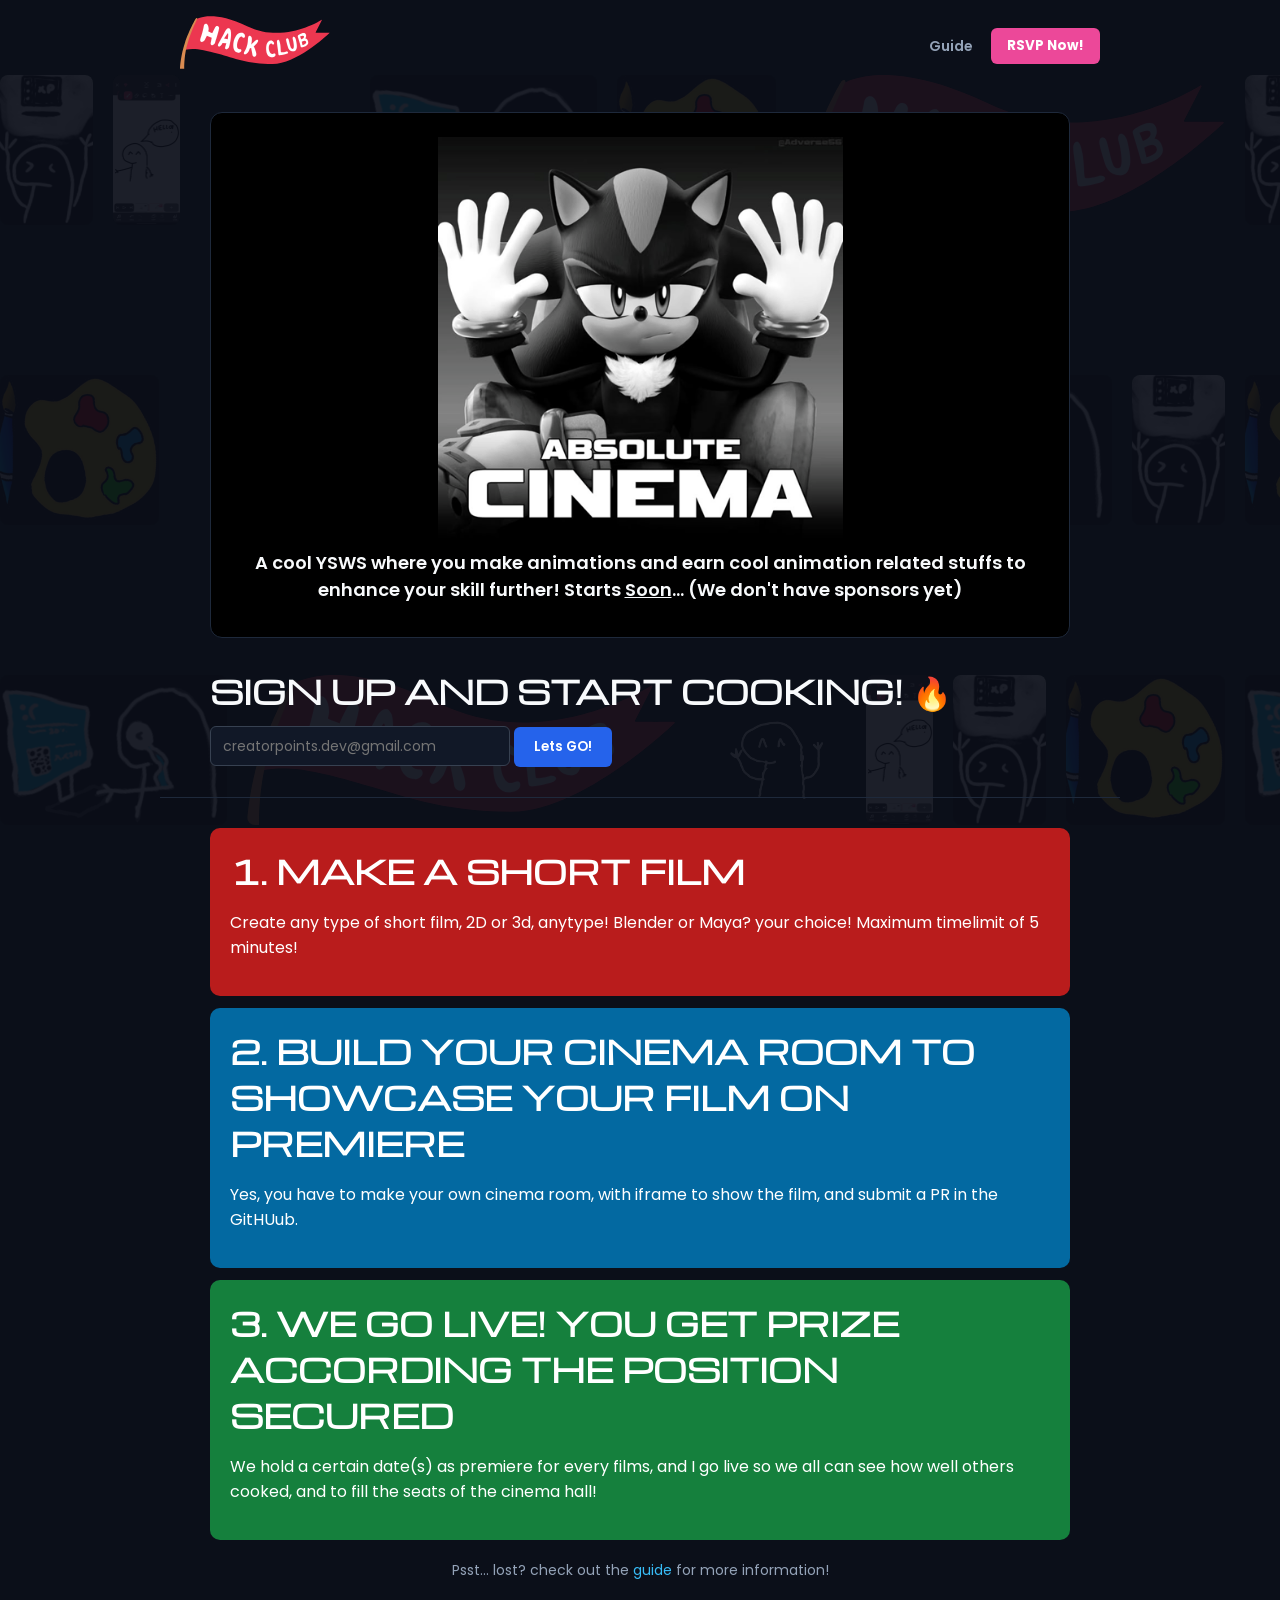
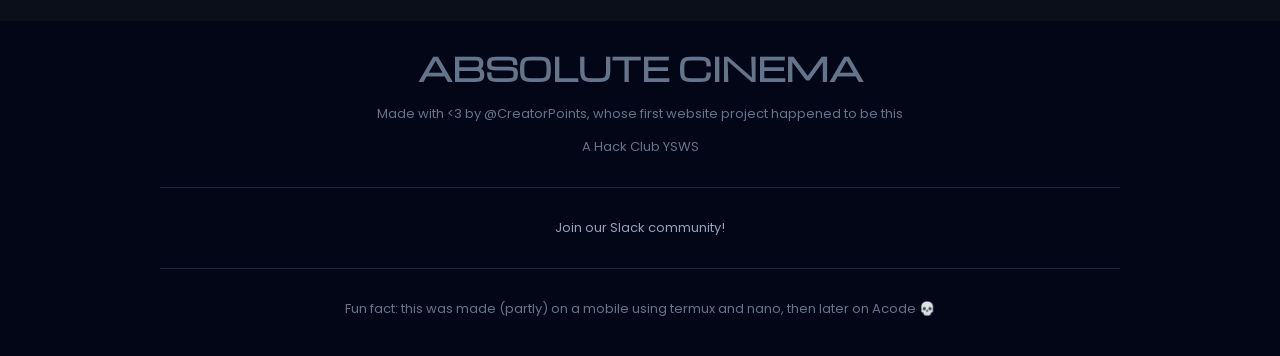
==== commit 6620f08a: "Added more interactions to dashboard" ====
--- a/index.html
+++ b/index.html
@@ -172,6 +172,7 @@
         <p>We hold a certain date(s) as premiere for every films, and I go live so we all can see how well others cooked, and to fill the seats of the cinema hall!</p>
       </div>
     </div>
+    <div class="psst">Psst... lost? check out the <a href="guide.html">guide</a> for more information!</div>
     <footer>
       <h1><b>Absolute Cinema</b></h1>
       <p>Made with &lt;3 by @CreatorPoints, whose first website project happened to be this</p>
--- a/css/style.css
+++ b/css/style.css
@@ -1,49 +1,347 @@
-*{box-sizing:border-box}
-body,button,input,select,textarea{font-family:'Poppins',sans-serif}
-body{background:#0b0f19;color:#f8fafc;margin:0;padding:0;overflow-x:hidden}
-nav,.title,.registration,hr,.guide,footer{position:relative;z-index:1}
-nav{display:flex;align-items:center;justify-content:space-between;padding:14px 20px;max-width:960px;margin:0 auto}
-img{max-width:100%}
-h1{font-family:'Michroma',sans-serif;font-size:32px;margin:0 0 12px;text-transform:uppercase}
-h2{font-size:18px;font-weight:600;margin:0 0 10px}
-a{color:#38bdf8;text-decoration:none}
-hr{border:none;border-top:1px solid #1e293b;margin:30px auto;max-width:960px}
-.rsvp{background:#ec4899;color:#fff;border:none;border-radius:6px;padding:8px 16px;font-weight:600;cursor:pointer}
-.rsvp:hover{background:#db2777}
-.title,.registration,.guide{width:92%;max-width:860px;margin:20px auto}
-.title{background:#000;border:1px solid #1e293b;border-radius:12px;padding:24px;text-align:center}
-.guide{display:flex;flex-direction:column;gap:12px}
-.guide div{padding:20px;border-radius:10px}
-.step1{background:#b91c1c;color:#fff}
-.step2{background:#0369a1;color:#fff}
-.step3{background:#15803d;color:#fff}
-.registration{margin:30px auto}
-.emailbox{background:#111827;color:#fff;border:1px solid #374151;border-radius:6px;width:300px;max-width:100%;height:40px;padding:0 12px;font-size:14px}
-.emailbox:focus{outline:none;border-color:#38bdf8}
-.signin{background:#2563eb;color:#fff;border:none;border-radius:6px;padding:10px 20px;font-weight:600;cursor:pointer}
-.signin:hover{background:#1d4ed8}
-.signed-in-card{background:#111827;border:1px solid #1f2937;border-radius:10px;padding:24px;margin-top:20px}
-.signed-in-user-row{display:flex;align-items:center;gap:10px;flex-wrap:wrap}
-.signed-in-user-row h1{font-size:22px;margin:0}
-.highlight-user{color:#38bdf8}
-.user-role-badge{padding:3px 10px;border-radius:12px;font-size:11px;font-weight:600;text-transform:uppercase}
-.badge-admin{background:#450a0a;color:#fca5a5;border:1px solid #991b1b}
-.badge-participant{background:#082f49;color:#7dd3fc;border:1px solid #075985}
-.signed-in-note{color:#94a3b8;font-size:13px;margin:8px 0 16px}
-.wip-banner{background:#451a03;border:1px solid #92400e;color:#fef08a;border-radius:8px;padding:12px 16px;margin:16px 0;display:flex;align-items:center;gap:10px}
-.wip-banner .wip-icon{font-size:20px}
-.wip-banner .wip-message{margin:0;font-size:14px;font-weight:500}
-.signed-in-actions{display:flex;gap:12px;align-items:center;margin-top:16px}
-.logout-btn{background:#dc2626;color:#fff;border:none;border-radius:6px;padding:8px 16px;font-weight:600;cursor:pointer}
-.logout-btn:hover{background:#b91c1c}
-footer{background:#020617;color:#64748b;padding:24px;text-align:center;font-size:13px;margin-top:40px}
-footer a{color:#94a3b8;margin:0 10px}
-footer a:hover{color:#fff}
-.bg-marquee-wrapper{position:fixed;top:0;left:0;width:100%;height:100%;z-index:0;pointer-events:none;overflow:hidden;opacity:0.07;display:flex;flex-direction:column;justify-content:space-around}
-.bg-marquee-row{display:flex;width:100%;overflow:hidden}
-.bg-marquee-content{display:flex;flex-shrink:0;gap:20px}
-.bg-marquee-content img{height:150px;border-radius:8px;object-fit:cover}
-.nav-links{display:flex;align-items:center;gap:18px}
-.nav-link{color:#94a3b8;font-weight:600;font-size:14px;text-decoration:none;transition:color .2s ease}
-.nav-link:hover,.nav-link.active{color:#fff}
-@media(max-width:768px){h1{font-size:24px}.emailbox{width:100%}.signin{width:100%;margin-top:8px}.nav-links{gap:12px}}+* {
+  box-sizing: border-box;
+}
+
+body,
+button,
+input,
+select,
+textarea {
+  font-family: 'Poppins', sans-serif;
+}
+
+body {
+  background: #0b0f19;
+  color: #f8fafc;
+  margin: 0;
+  padding: 0;
+  overflow-x: hidden;
+}
+
+nav,
+.title,
+.registration,
+hr,
+.guide,
+footer {
+  position: relative;
+  z-index: 1;
+}
+
+nav {
+  display: flex;
+  align-items: center;
+  justify-content: space-between;
+  padding: 14px 20px;
+  max-width: 960px;
+  margin: 0 auto;
+}
+
+img {
+  max-width: 100%;
+}
+
+h1 {
+  font-family: 'Michroma', sans-serif;
+  font-size: 32px;
+  margin: 0 0 12px;
+  text-transform: uppercase;
+}
+
+h2 {
+  font-size: 18px;
+  font-weight: 600;
+  margin: 0 0 10px;
+}
+
+a {
+  color: #38bdf8;
+  text-decoration: none;
+}
+
+hr {
+  border: none;
+  border-top: 1px solid #1e293b;
+  margin: 30px auto;
+  max-width: 960px;
+}
+
+.rsvp {
+  background: #ec4899;
+  color: #fff;
+  border: none;
+  border-radius: 6px;
+  padding: 8px 16px;
+  font-weight: 600;
+  cursor: pointer;
+}
+
+.rsvp:hover {
+  background: #db2777;
+}
+
+.title,
+.registration,
+.guide {
+  width: 92%;
+  max-width: 860px;
+  margin: 20px auto;
+}
+
+.title {
+  background: #000;
+  border: 1px solid #1e293b;
+  border-radius: 12px;
+  padding: 24px;
+  text-align: center;
+}
+
+.guide {
+  display: flex;
+  flex-direction: column;
+  gap: 12px;
+}
+
+.guide div {
+  padding: 20px;
+  border-radius: 10px;
+}
+
+.step1 {
+  background: #b91c1c;
+  color: #fff;
+}
+
+.step2 {
+  background: #0369a1;
+  color: #fff;
+}
+
+.step3 {
+  background: #15803d;
+  color: #fff;
+}
+
+.registration {
+  margin: 30px auto;
+}
+
+.emailbox {
+  background: #111827;
+  color: #fff;
+  border: 1px solid #374151;
+  border-radius: 6px;
+  width: 300px;
+  max-width: 100%;
+  height: 40px;
+  padding: 0 12px;
+  font-size: 14px;
+}
+
+.emailbox:focus {
+  outline: none;
+  border-color: #38bdf8;
+}
+
+.signin {
+  background: #2563eb;
+  color: #fff;
+  border: none;
+  border-radius: 6px;
+  padding: 10px 20px;
+  font-weight: 600;
+  cursor: pointer;
+}
+
+.signin:hover {
+  background: #1d4ed8;
+}
+
+.signed-in-card {
+  background: #111827;
+  border: 1px solid #1f2937;
+  border-radius: 10px;
+  padding: 24px;
+  margin-top: 20px;
+}
+
+.signed-in-user-row {
+  display: flex;
+  align-items: center;
+  gap: 10px;
+  flex-wrap: wrap;
+}
+
+.signed-in-user-row h1 {
+  font-size: 22px;
+  margin: 0;
+}
+
+.highlight-user {
+  color: #38bdf8;
+}
+
+.user-role-badge {
+  padding: 3px 10px;
+  border-radius: 12px;
+  font-size: 11px;
+  font-weight: 600;
+  text-transform: uppercase;
+}
+
+.badge-admin {
+  background: #450a0a;
+  color: #fca5a5;
+  border: 1px solid #991b1b;
+}
+
+.badge-participant {
+  background: #082f49;
+  color: #7dd3fc;
+  border: 1px solid #075985;
+}
+
+.signed-in-note {
+  color: #94a3b8;
+  font-size: 13px;
+  margin: 8px 0 16px;
+}
+
+.wip-banner {
+  background: #451a03;
+  border: 1px solid #92400e;
+  color: #fef08a;
+  border-radius: 8px;
+  padding: 12px 16px;
+  margin: 16px 0;
+  display: flex;
+  align-items: center;
+  gap: 10px;
+}
+
+.wip-banner .wip-icon {
+  font-size: 20px;
+}
+
+.wip-banner .wip-message {
+  margin: 0;
+  font-size: 14px;
+  font-weight: 500;
+}
+
+.signed-in-actions {
+  display: flex;
+  gap: 12px;
+  align-items: center;
+  margin-top: 16px;
+}
+
+.logout-btn {
+  background: #dc2626;
+  color: #fff;
+  border: none;
+  border-radius: 6px;
+  padding: 8px 16px;
+  font-weight: 600;
+  cursor: pointer;
+}
+
+.logout-btn:hover {
+  background: #b91c1c;
+}
+
+footer {
+  background: #020617;
+  color: #64748b;
+  padding: 24px;
+  text-align: center;
+  font-size: 13px;
+  margin-top: 40px;
+}
+
+footer a {
+  color: #94a3b8;
+  margin: 0 10px;
+}
+
+footer a:hover {
+  color: #fff;
+}
+
+.bg-marquee-wrapper {
+  position: fixed;
+  top: 0;
+  left: 0;
+  width: 100%;
+  height: 100%;
+  z-index: 0;
+  pointer-events: none;
+  overflow: hidden;
+  opacity: 0.07;
+  display: flex;
+  flex-direction: column;
+  justify-content: space-around;
+}
+
+.bg-marquee-row {
+  display: flex;
+  width: 100%;
+  overflow: hidden;
+}
+
+.bg-marquee-content {
+  display: flex;
+  flex-shrink: 0;
+  gap: 20px;
+}
+
+.bg-marquee-content img {
+  height: 150px;
+  border-radius: 8px;
+  object-fit: cover;
+}
+
+.nav-links {
+  display: flex;
+  align-items: center;
+  gap: 18px;
+}
+
+.nav-link {
+  color: #94a3b8;
+  font-weight: 600;
+  font-size: 14px;
+  text-decoration: none;
+  transition: color 0.2s ease;
+}
+
+.nav-link:hover,
+.nav-link.active {
+  color: #fff;
+}
+
+@media (max-width: 768px) {
+  h1 {
+    font-size: 24px;
+  }
+
+  .emailbox {
+    width: 100%;
+  }
+
+  .signin {
+    width: 100%;
+    margin-top: 8px;
+  }
+
+  .nav-links {
+    gap: 12px;
+  }
+}
+
+.psst {
+  text-align: center;
+  font-size: 14px;
+  color: #94a3b8;
+  margin-top: 20px;
+}
